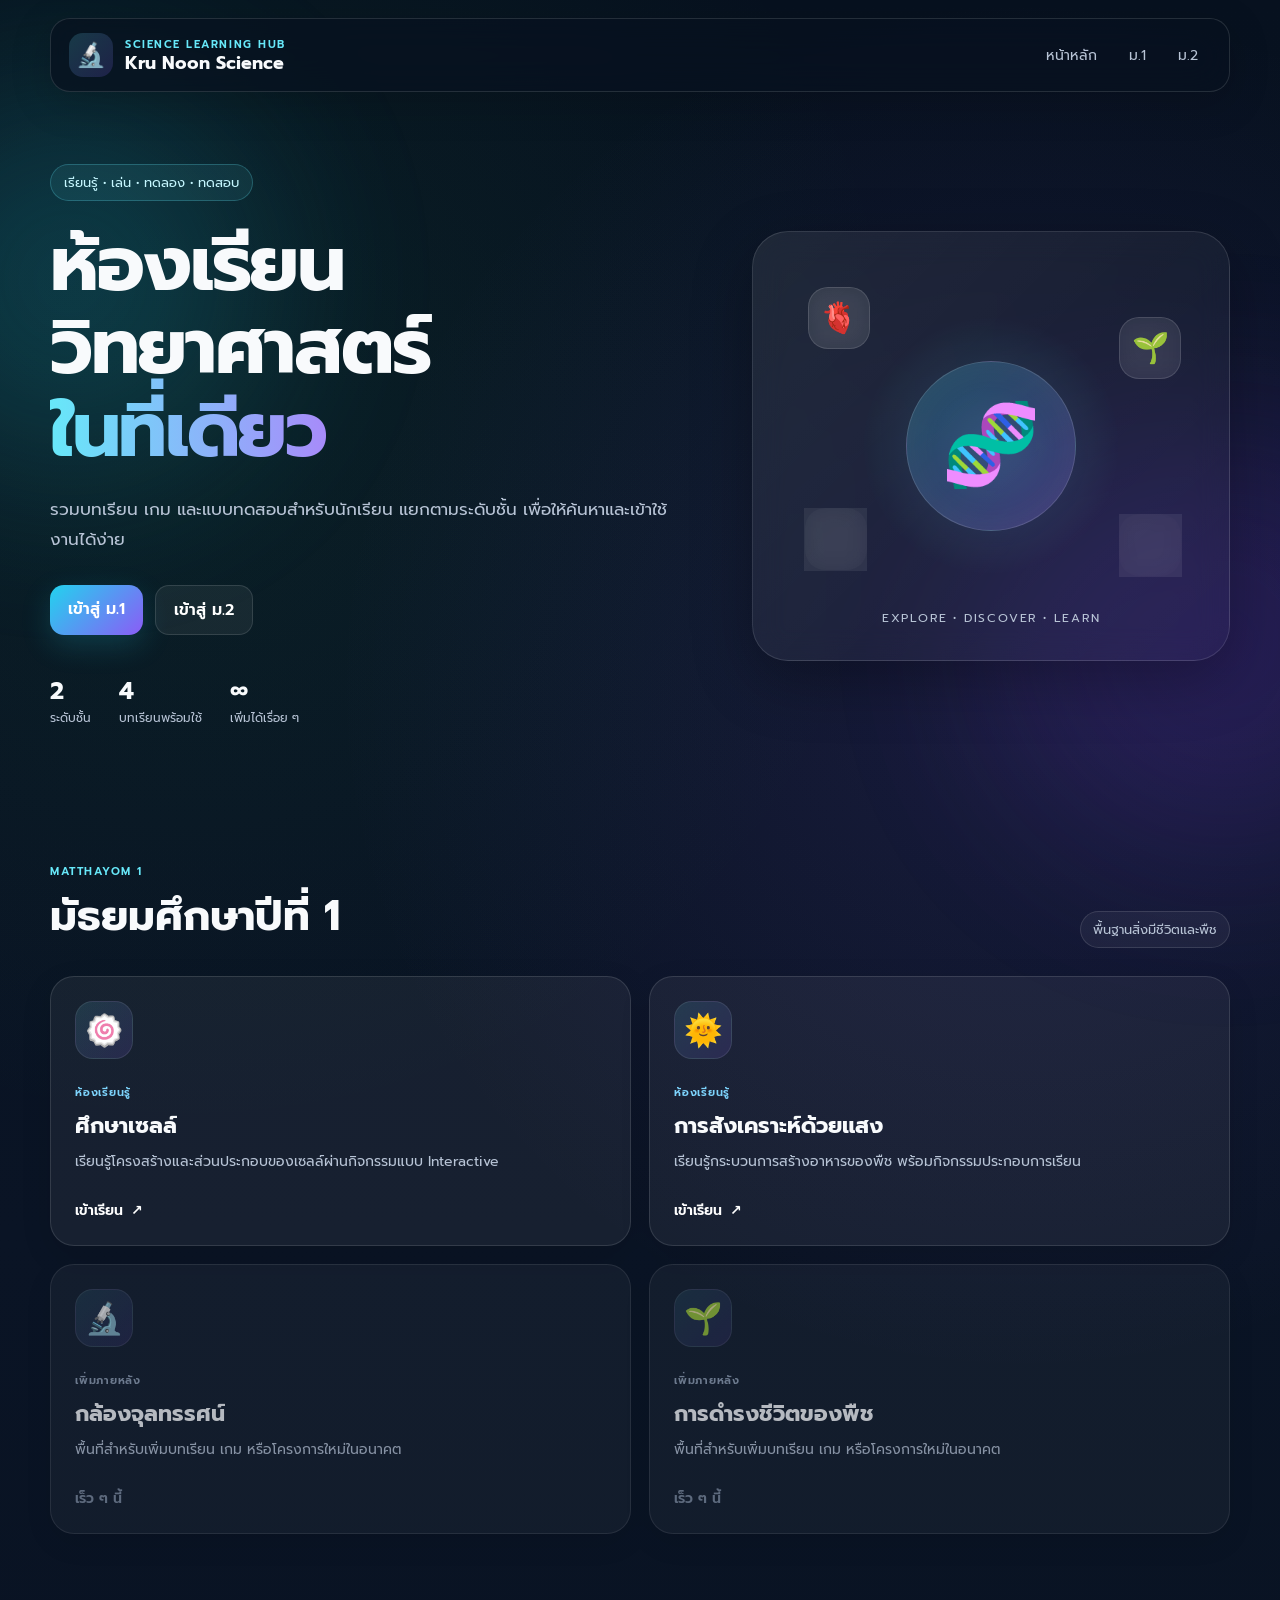
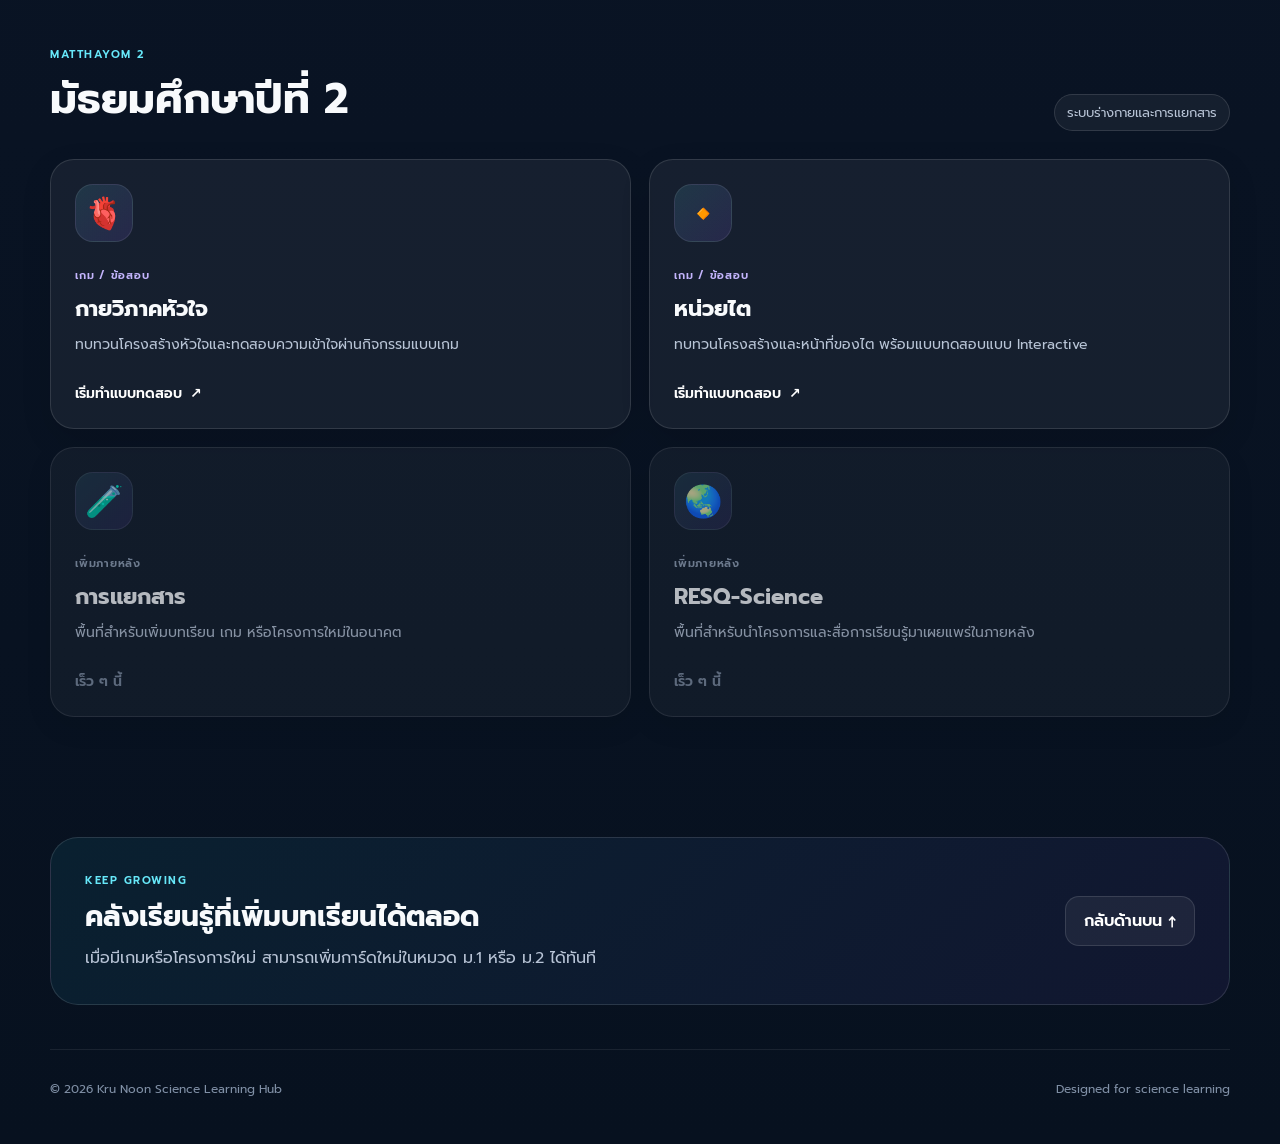
==== index.html @ 96dae4d3 "Add files via upload" ====
<!DOCTYPE html>
<html lang="th">
<head>
  <meta charset="UTF-8" />
  <meta name="viewport" content="width=device-width, initial-scale=1.0" />
  <meta name="theme-color" content="#0f172a" />
  <title>Kru Noon Science Learning Hub</title>
  <meta name="description" content="ศูนย์รวมบทเรียน เกม และแบบทดสอบวิทยาศาสตร์ สำหรับนักเรียนระดับมัธยมศึกษาปีที่ 1 และ 2" />
  <link rel="preconnect" href="https://fonts.googleapis.com">
  <link rel="preconnect" href="https://fonts.gstatic.com" crossorigin>
  <link href="https://fonts.googleapis.com/css2?family=Prompt:wght@300;400;500;600;700&display=swap" rel="stylesheet">
  <link rel="stylesheet" href="style.css" />
</head>
<body>
  <div class="bg-orb orb-1"></div>
  <div class="bg-orb orb-2"></div>

  <header class="topbar">
    <div class="brand">
      <div class="brand-icon">🔬</div>
      <div>
        <p class="eyebrow">SCIENCE LEARNING HUB</p>
        <h1>Kru Noon Science</h1>
      </div>
    </div>

    <nav class="nav">
      <a href="#home">หน้าหลัก</a>
      <a href="#m1">ม.1</a>
      <a href="#m2">ม.2</a>
    </nav>
  </header>

  <main id="home">
    <section class="hero">
      <div class="hero-content">
        <span class="badge">เรียนรู้ • เล่น • ทดลอง • ทดสอบ</span>
        <h2>ห้องเรียนวิทยาศาสตร์<br><span>ในที่เดียว</span></h2>
        <p>
          รวมบทเรียน เกม และแบบทดสอบสำหรับนักเรียน
          แยกตามระดับชั้น เพื่อให้ค้นหาและเข้าใช้งานได้ง่าย
        </p>

        <div class="hero-actions">
          <a class="btn primary" href="#m1">เข้าสู่ ม.1</a>
          <a class="btn secondary" href="#m2">เข้าสู่ ม.2</a>
        </div>

        <div class="stats">
          <div><strong>2</strong><span>ระดับชั้น</span></div>
          <div><strong>4</strong><span>บทเรียนพร้อมใช้</span></div>
          <div><strong>∞</strong><span>เพิ่มได้เรื่อย ๆ</span></div>
        </div>
      </div>

      <div class="hero-card">
        <div class="planet">🧬</div>
        <div class="floating f1">🫀</div>
        <div class="floating f2">🌱</div>
        <div class="floating f3">🔬</div>
        <div class="floating f4">🧪</div>
        <p>Explore • Discover • Learn</p>
      </div>
    </section>

    <section id="m1" class="grade-section">
      <div class="section-heading">
        <div>
          <p class="eyebrow">MATTHAYOM 1</p>
          <h3>มัธยมศึกษาปีที่ 1</h3>
        </div>
        <span class="section-tag">พื้นฐานสิ่งมีชีวิตและพืช</span>
      </div>

      <div class="card-grid">
        <article class="lesson-card">
          <div class="card-icon">🍥</div>
          <div class="card-body">
            <span class="type">ห้องเรียนรู้</span>
            <h4>ศึกษาเซลล์</h4>
            <p>เรียนรู้โครงสร้างและส่วนประกอบของเซลล์ผ่านกิจกรรมแบบ Interactive</p>
          </div>
          <a class="card-link" href="https://planooncell.netlify.app" target="_blank" rel="noopener">
            เข้าเรียน <span>↗</span>
          </a>
        </article>

        <article class="lesson-card">
          <div class="card-icon">🌞</div>
          <div class="card-body">
            <span class="type">ห้องเรียนรู้</span>
            <h4>การสังเคราะห์ด้วยแสง</h4>
            <p>เรียนรู้กระบวนการสร้างอาหารของพืช พร้อมกิจกรรมประกอบการเรียน</p>
          </div>
          <a class="card-link" href="https://planoonlight.netlify.app" target="_blank" rel="noopener">
            เข้าเรียน <span>↗</span>
          </a>
        </article>

        <article class="lesson-card placeholder">
          <div class="card-icon">🔬</div>
          <div class="card-body">
            <span class="type muted">เพิ่มภายหลัง</span>
            <h4>กล้องจุลทรรศน์</h4>
            <p>พื้นที่สำหรับเพิ่มบทเรียน เกม หรือโครงการใหม่ในอนาคต</p>
          </div>
          <button class="card-link disabled" disabled>เร็ว ๆ นี้</button>
        </article>

        <article class="lesson-card placeholder">
          <div class="card-icon">🌱</div>
          <div class="card-body">
            <span class="type muted">เพิ่มภายหลัง</span>
            <h4>การดำรงชีวิตของพืช</h4>
            <p>พื้นที่สำหรับเพิ่มบทเรียน เกม หรือโครงการใหม่ในอนาคต</p>
          </div>
          <button class="card-link disabled" disabled>เร็ว ๆ นี้</button>
        </article>
      </div>
    </section>

    <section id="m2" class="grade-section">
      <div class="section-heading">
        <div>
          <p class="eyebrow">MATTHAYOM 2</p>
          <h3>มัธยมศึกษาปีที่ 2</h3>
        </div>
        <span class="section-tag">ระบบร่างกายและการแยกสาร</span>
      </div>

      <div class="card-grid">
        <article class="lesson-card">
          <div class="card-icon">🫀</div>
          <div class="card-body">
            <span class="type quiz">เกม / ข้อสอบ</span>
            <h4>กายวิภาคหัวใจ</h4>
            <p>ทบทวนโครงสร้างหัวใจและทดสอบความเข้าใจผ่านกิจกรรมแบบเกม</p>
          </div>
          <a class="card-link" href="https://planoon.my.canva.site/heart-anatomy-guide" target="_blank" rel="noopener">
            เริ่มทำแบบทดสอบ <span>↗</span>
          </a>
        </article>

        <article class="lesson-card">
          <div class="card-icon">🔸</div>
          <div class="card-body">
            <span class="type quiz">เกม / ข้อสอบ</span>
            <h4>หน่วยไต</h4>
            <p>ทบทวนโครงสร้างและหน้าที่ของไต พร้อมแบบทดสอบแบบ Interactive</p>
          </div>
          <a class="card-link" href="https://planoon.my.canva.site/kidney-anatomy-quiz" target="_blank" rel="noopener">
            เริ่มทำแบบทดสอบ <span>↗</span>
          </a>
        </article>

        <article class="lesson-card placeholder">
          <div class="card-icon">🧪</div>
          <div class="card-body">
            <span class="type muted">เพิ่มภายหลัง</span>
            <h4>การแยกสาร</h4>
            <p>พื้นที่สำหรับเพิ่มบทเรียน เกม หรือโครงการใหม่ในอนาคต</p>
          </div>
          <button class="card-link disabled" disabled>เร็ว ๆ นี้</button>
        </article>

        <article class="lesson-card placeholder">
          <div class="card-icon">🌏</div>
          <div class="card-body">
            <span class="type muted">เพิ่มภายหลัง</span>
            <h4>RESQ-Science</h4>
            <p>พื้นที่สำหรับนำโครงการและสื่อการเรียนรู้มาเผยแพร่ในภายหลัง</p>
          </div>
          <button class="card-link disabled" disabled>เร็ว ๆ นี้</button>
        </article>
      </div>
    </section>

    <section class="cta">
      <div>
        <p class="eyebrow">KEEP GROWING</p>
        <h3>คลังเรียนรู้ที่เพิ่มบทเรียนได้ตลอด</h3>
        <p>เมื่อมีเกมหรือโครงการใหม่ สามารถเพิ่มการ์ดใหม่ในหมวด ม.1 หรือ ม.2 ได้ทันที</p>
      </div>
      <a href="#home" class="btn secondary">กลับด้านบน ↑</a>
    </section>
  </main>

  <footer>
    <p>© 2026 Kru Noon Science Learning Hub</p>
    <p>Designed for science learning</p>
  </footer>

  <script src="script.js"></script>
</body>
</html>
---- style.css ----
* {
  box-sizing: border-box;
  margin: 0;
  padding: 0;
}

:root {
  --bg: #07111f;
  --panel: rgba(255,255,255,.07);
  --panel-border: rgba(255,255,255,.12);
  --text: #f8fafc;
  --muted: #b8c4d6;
  --accent: #67e8f9;
  --accent-2: #8b5cf6;
  --accent-3: #22c55e;
  --shadow: 0 20px 60px rgba(0,0,0,.28);
}

html {
  scroll-behavior: smooth;
}

body {
  font-family: "Prompt", system-ui, sans-serif;
  background:
    radial-gradient(circle at 15% 15%, rgba(34,197,94,.08), transparent 28%),
    radial-gradient(circle at 80% 25%, rgba(139,92,246,.12), transparent 30%),
    linear-gradient(180deg, #07111f 0%, #0a1425 45%, #07111f 100%);
  color: var(--text);
  min-height: 100vh;
  overflow-x: hidden;
}

.bg-orb {
  position: fixed;
  border-radius: 50%;
  filter: blur(100px);
  opacity: .18;
  z-index: -1;
}

.orb-1 {
  width: 380px;
  height: 380px;
  background: #22d3ee;
  top: 10%;
  left: -120px;
}

.orb-2 {
  width: 430px;
  height: 430px;
  background: #7c3aed;
  bottom: 5%;
  right: -160px;
}

.topbar {
  width: min(1180px, calc(100% - 32px));
  margin: 18px auto 0;
  display: flex;
  justify-content: space-between;
  align-items: center;
  gap: 24px;
  position: sticky;
  top: 16px;
  z-index: 50;
  background: rgba(7,17,31,.72);
  border: 1px solid var(--panel-border);
  backdrop-filter: blur(18px);
  border-radius: 20px;
  padding: 14px 18px;
  box-shadow: 0 10px 40px rgba(0,0,0,.18);
}

.brand {
  display: flex;
  gap: 12px;
  align-items: center;
}

.brand-icon {
  width: 44px;
  height: 44px;
  display: grid;
  place-items: center;
  border-radius: 14px;
  background: linear-gradient(135deg, rgba(103,232,249,.18), rgba(139,92,246,.18));
  font-size: 24px;
}

.brand h1 {
  font-size: 18px;
  line-height: 1.2;
}

.eyebrow {
  color: var(--accent);
  font-size: 11px;
  letter-spacing: .14em;
  font-weight: 600;
}

.nav {
  display: flex;
  gap: 6px;
}

.nav a {
  color: var(--muted);
  text-decoration: none;
  padding: 9px 13px;
  border-radius: 12px;
  transition: .2s ease;
  font-size: 14px;
}

.nav a:hover {
  color: white;
  background: rgba(255,255,255,.08);
}

main {
  width: min(1180px, calc(100% - 32px));
  margin: 0 auto;
}

.hero {
  min-height: 680px;
  display: grid;
  grid-template-columns: 1.15fr .85fr;
  align-items: center;
  gap: 56px;
  padding: 72px 0 48px;
}

.badge {
  display: inline-flex;
  border: 1px solid rgba(103,232,249,.24);
  background: rgba(103,232,249,.08);
  color: #c6f7ff;
  border-radius: 999px;
  padding: 8px 13px;
  font-size: 13px;
  margin-bottom: 22px;
}

.hero h2 {
  font-size: clamp(44px, 6vw, 78px);
  line-height: 1.08;
  letter-spacing: -.03em;
  margin-bottom: 22px;
}

.hero h2 span {
  background: linear-gradient(90deg, #67e8f9, #a78bfa);
  -webkit-background-clip: text;
  background-clip: text;
  color: transparent;
}

.hero p {
  color: var(--muted);
  font-size: 17px;
  line-height: 1.8;
  max-width: 640px;
}

.hero-actions {
  display: flex;
  gap: 12px;
  margin-top: 30px;
  flex-wrap: wrap;
}

.btn {
  text-decoration: none;
  border-radius: 14px;
  padding: 12px 18px;
  font-weight: 600;
  transition: .2s ease;
}

.btn.primary {
  background: linear-gradient(135deg, #22d3ee, #8b5cf6);
  color: white;
  box-shadow: 0 10px 30px rgba(34,211,238,.18);
}

.btn.secondary {
  color: white;
  border: 1px solid var(--panel-border);
  background: rgba(255,255,255,.06);
}

.btn:hover {
  transform: translateY(-2px);
}

.stats {
  display: flex;
  gap: 28px;
  margin-top: 38px;
  flex-wrap: wrap;
}

.stats div {
  display: flex;
  flex-direction: column;
}

.stats strong {
  font-size: 24px;
}

.stats span {
  color: var(--muted);
  font-size: 12px;
}

.hero-card {
  min-height: 430px;
  border: 1px solid var(--panel-border);
  background:
    linear-gradient(135deg, rgba(255,255,255,.08), rgba(255,255,255,.02));
  backdrop-filter: blur(16px);
  border-radius: 36px;
  position: relative;
  display: grid;
  place-items: center;
  box-shadow: var(--shadow);
  overflow: hidden;
}

.hero-card::before {
  content: "";
  position: absolute;
  width: 280px;
  height: 280px;
  border-radius: 50%;
  background: radial-gradient(circle, rgba(103,232,249,.16), transparent 65%);
}

.planet {
  width: 170px;
  height: 170px;
  display: grid;
  place-items: center;
  border-radius: 50%;
  background: linear-gradient(135deg, rgba(34,211,238,.18), rgba(139,92,246,.22));
  border: 1px solid rgba(255,255,255,.16);
  font-size: 80px;
  box-shadow: inset 0 0 40px rgba(255,255,255,.06);
  z-index: 2;
}

.hero-card p {
  position: absolute;
  bottom: 30px;
  font-size: 12px;
  letter-spacing: .15em;
  text-transform: uppercase;
}

.floating {
  position: absolute;
  width: 62px;
  height: 62px;
  display: grid;
  place-items: center;
  border-radius: 20px;
  background: rgba(255,255,255,.08);
  border: 1px solid rgba(255,255,255,.12);
  font-size: 30px;
  backdrop-filter: blur(12px);
  animation: float 5s ease-in-out infinite;
}

.f1 { top: 55px; left: 55px; }
.f2 { top: 85px; right: 48px; animation-delay: .6s; }
.f3 { bottom: 90px; left: 52px; animation-delay: 1.2s; }
.f4 { bottom: 84px; right: 48px; animation-delay: 1.8s; }

@keyframes float {
  0%,100% { transform: translateY(0); }
  50% { transform: translateY(-10px); }
}

.grade-section {
  padding: 88px 0 24px;
  scroll-margin-top: 110px;
}

.section-heading {
  display: flex;
  justify-content: space-between;
  align-items: end;
  gap: 24px;
  margin-bottom: 28px;
}

.section-heading h3 {
  font-size: clamp(28px, 4vw, 42px);
  margin-top: 4px;
}

.section-tag {
  color: var(--muted);
  font-size: 13px;
  border: 1px solid var(--panel-border);
  background: rgba(255,255,255,.05);
  padding: 8px 12px;
  border-radius: 999px;
}

.card-grid {
  display: grid;
  grid-template-columns: repeat(2, 1fr);
  gap: 18px;
}

.lesson-card {
  min-height: 270px;
  padding: 24px;
  border: 1px solid var(--panel-border);
  background: rgba(255,255,255,.055);
  border-radius: 24px;
  display: flex;
  flex-direction: column;
  box-shadow: 0 10px 30px rgba(0,0,0,.12);
  transition: .25s ease;
}

.lesson-card:hover {
  transform: translateY(-5px);
  border-color: rgba(103,232,249,.34);
  background: rgba(255,255,255,.075);
}

.lesson-card.placeholder {
  opacity: .72;
}

.card-icon {
  width: 58px;
  height: 58px;
  display: grid;
  place-items: center;
  border-radius: 18px;
  font-size: 31px;
  background: linear-gradient(135deg, rgba(103,232,249,.12), rgba(139,92,246,.14));
  border: 1px solid rgba(255,255,255,.09);
  margin-bottom: 20px;
}

.card-body {
  flex: 1;
}

.type {
  display: inline-flex;
  color: #7dd3fc;
  font-size: 11px;
  font-weight: 600;
  letter-spacing: .07em;
  margin-bottom: 8px;
}

.type.quiz { color: #c4b5fd; }
.type.muted { color: #94a3b8; }

.card-body h4 {
  font-size: 22px;
  margin-bottom: 8px;
}

.card-body p {
  color: var(--muted);
  font-size: 14px;
  line-height: 1.7;
}

.card-link {
  margin-top: 20px;
  display: inline-flex;
  width: fit-content;
  align-items: center;
  gap: 8px;
  text-decoration: none;
  color: white;
  font-weight: 600;
  font-family: inherit;
  font-size: 14px;
  background: transparent;
  border: none;
  cursor: pointer;
}

.card-link span {
  transition: .2s ease;
}

.lesson-card:hover .card-link span {
  transform: translate(3px, -2px);
}

.card-link.disabled {
  color: #7f8da1;
  cursor: default;
}

.cta {
  margin: 96px 0 44px;
  border: 1px solid var(--panel-border);
  background:
    linear-gradient(135deg, rgba(34,211,238,.08), rgba(139,92,246,.08));
  border-radius: 28px;
  padding: 34px;
  display: flex;
  justify-content: space-between;
  align-items: center;
  gap: 28px;
}

.cta h3 {
  font-size: 28px;
  margin: 6px 0 8px;
}

.cta p:not(.eyebrow) {
  color: var(--muted);
}

footer {
  width: min(1180px, calc(100% - 32px));
  margin: 0 auto;
  padding: 30px 0 46px;
  color: #8090a6;
  display: flex;
  justify-content: space-between;
  gap: 16px;
  font-size: 12px;
  border-top: 1px solid rgba(255,255,255,.08);
}

@media (max-width: 820px) {
  .topbar {
    top: 8px;
    border-radius: 16px;
  }

  .nav {
    display: none;
  }

  .hero {
    grid-template-columns: 1fr;
    gap: 30px;
    padding-top: 54px;
  }

  .hero-card {
    min-height: 340px;
  }

  .card-grid {
    grid-template-columns: 1fr;
  }

  .section-heading,
  .cta,
  footer {
    align-items: flex-start;
    flex-direction: column;
  }
}

@media (max-width: 520px) {
  .topbar,
  main,
  footer {
    width: min(100% - 20px, 1180px);
  }

  .brand h1 {
    font-size: 15px;
  }

  .hero h2 {
    font-size: 42px;
  }

  .stats {
    gap: 18px;
  }

  .lesson-card {
    padding: 20px;
  }

  .section-tag {
    display: none;
  }
}
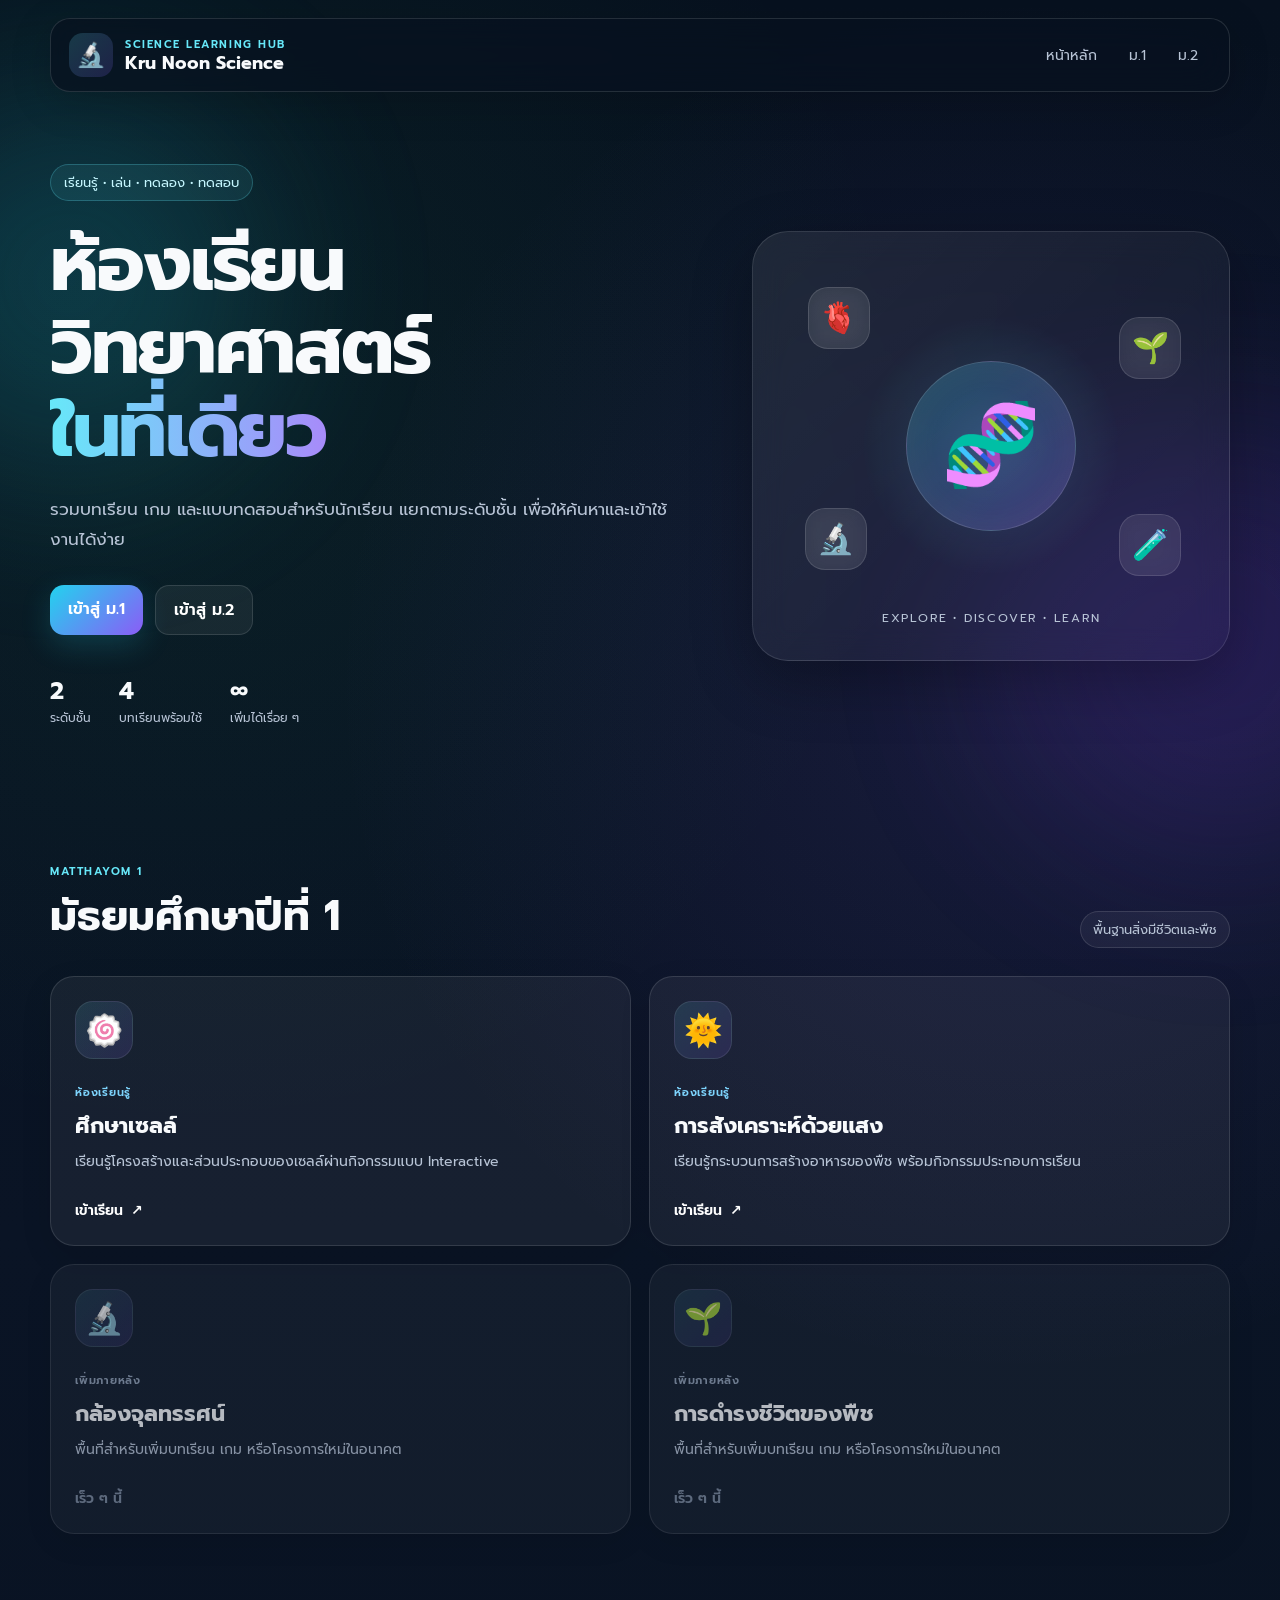
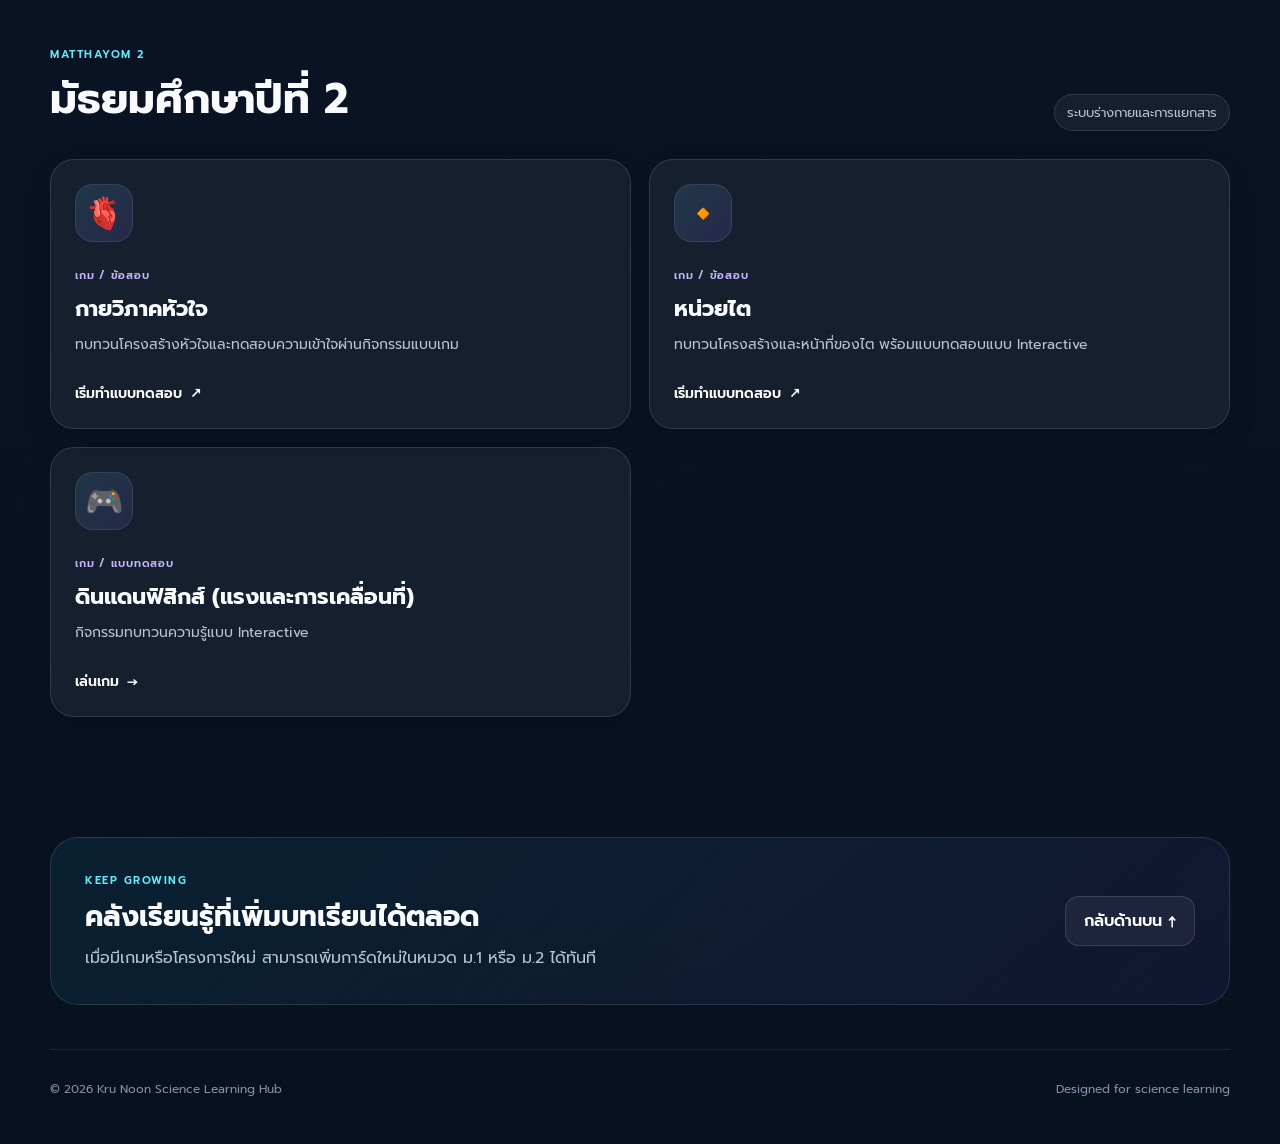
==== commit b4e32bb2: "Update index.html" ====
--- a/index.html
+++ b/index.html
@@ -153,25 +153,23 @@
           </a>
         </article>
 
-        <article class="lesson-card placeholder">
-          <div class="card-icon">🧪</div>
-          <div class="card-body">
-            <span class="type muted">เพิ่มภายหลัง</span>
-            <h4>การแยกสาร</h4>
-            <p>พื้นที่สำหรับเพิ่มบทเรียน เกม หรือโครงการใหม่ในอนาคต</p>
-          </div>
-          <button class="card-link disabled" disabled>เร็ว ๆ นี้</button>
-        </article>
+<article class="lesson-card">
+  <div class="card-icon">🎮</div>
 
-        <article class="lesson-card placeholder">
-          <div class="card-icon">🌏</div>
-          <div class="card-body">
-            <span class="type muted">เพิ่มภายหลัง</span>
-            <h4>RESQ-Science</h4>
-            <p>พื้นที่สำหรับนำโครงการและสื่อการเรียนรู้มาเผยแพร่ในภายหลัง</p>
-          </div>
-          <button class="card-link disabled" disabled>เร็ว ๆ นี้</button>
-        </article>
+  <div class="card-body">
+    <span class="type quiz">เกม / แบบทดสอบ</span>
+
+    <h4>ดินแดนฟิสิกส์ (แรงและการเคลื่อนที่)</h4>
+
+    <p>กิจกรรมทบทวนความรู้แบบ Interactive</p>
+  </div>
+
+  <a class="card-link"
+     href="2 (1).html">
+
+    เล่นเกม <span>→</span>
+  </a>
+</article>
       </div>
     </section>
 
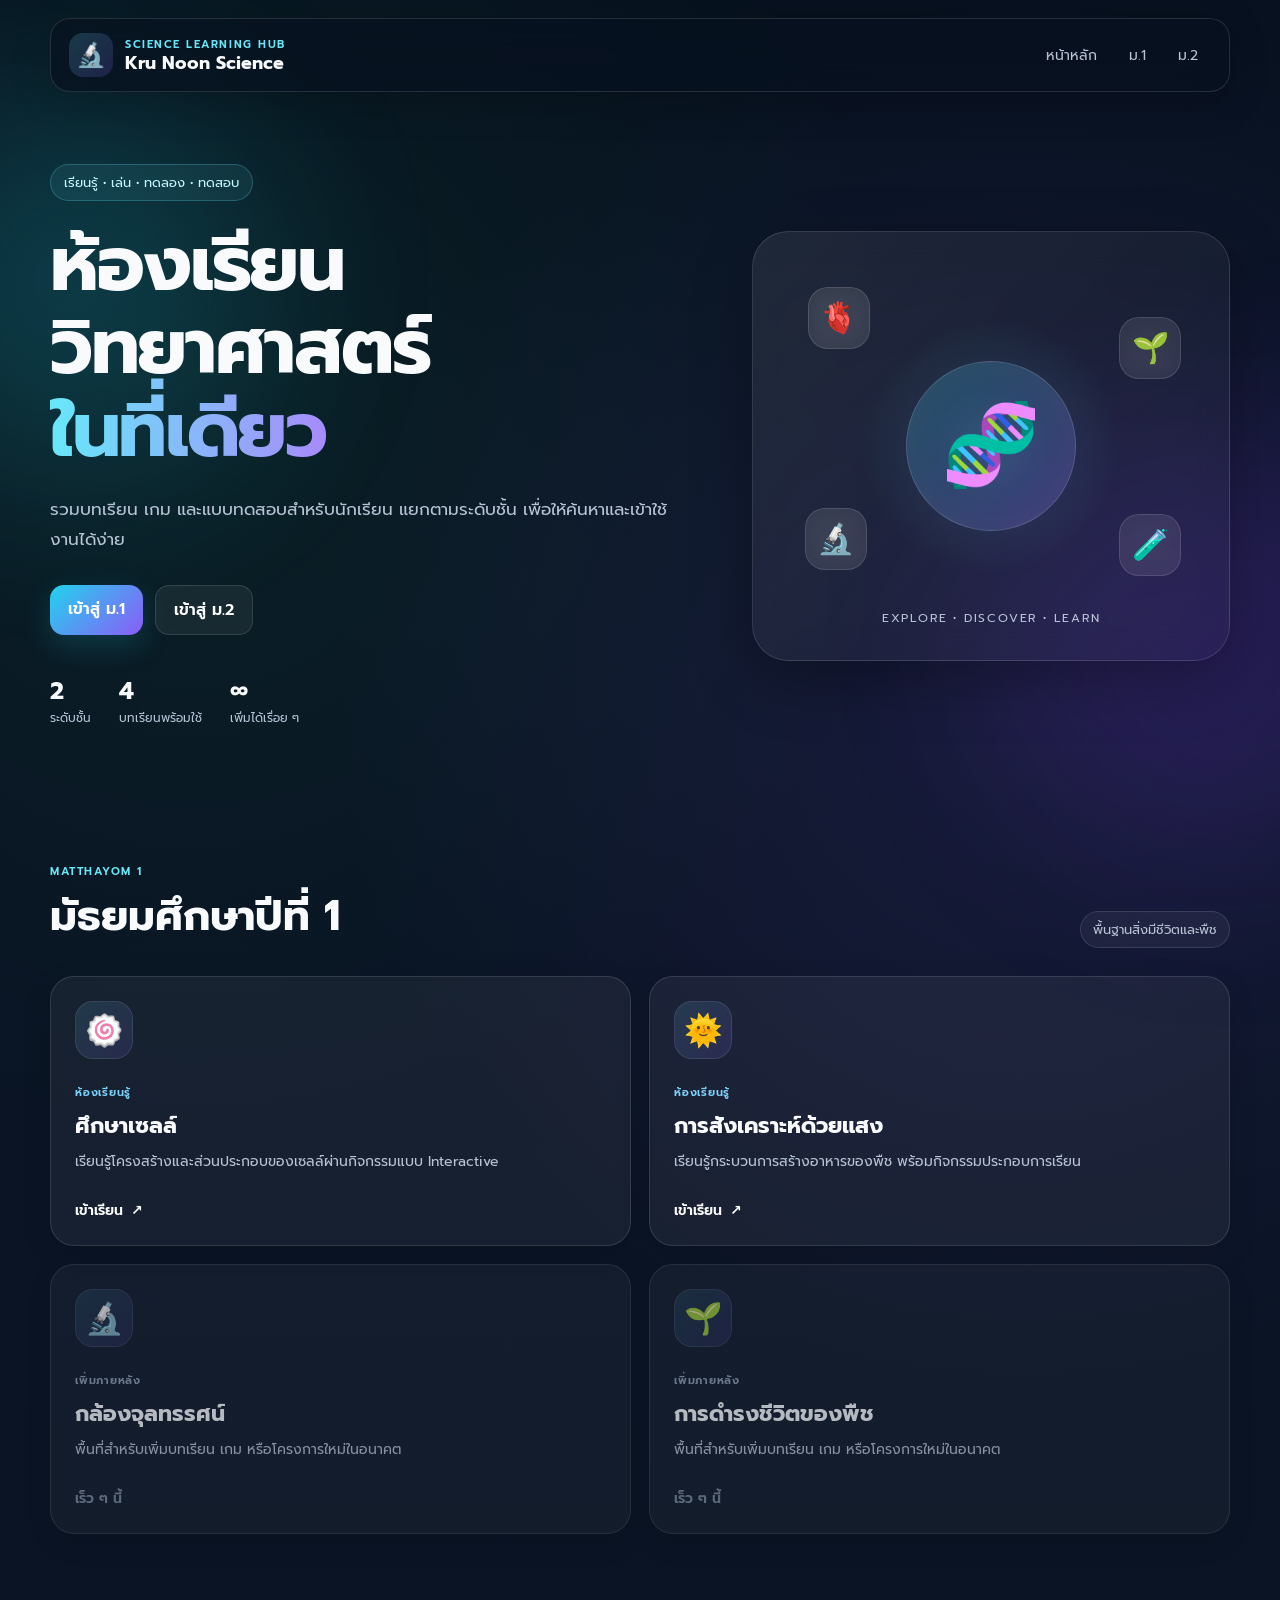
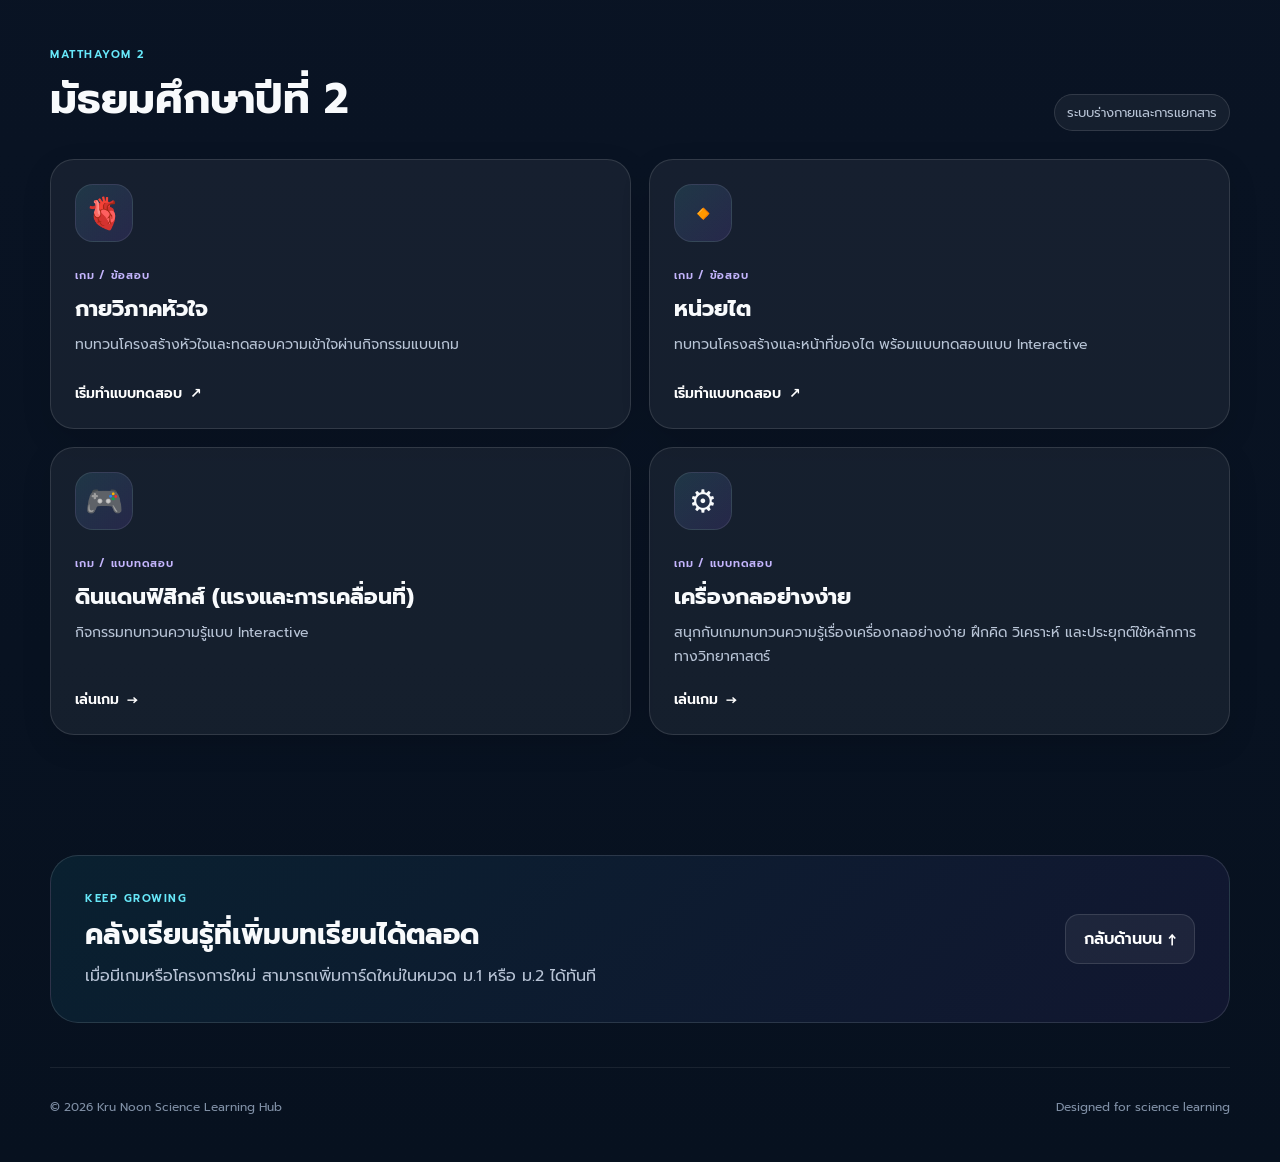
==== commit e9814aeb: "Update index.html" ====
--- a/index.html
+++ b/index.html
@@ -155,21 +155,33 @@
 
 <article class="lesson-card">
   <div class="card-icon">🎮</div>
-
   <div class="card-body">
     <span class="type quiz">เกม / แบบทดสอบ</span>
-
     <h4>ดินแดนฟิสิกส์ (แรงและการเคลื่อนที่)</h4>
-
     <p>กิจกรรมทบทวนความรู้แบบ Interactive</p>
   </div>
-
   <a class="card-link"
      href="2 (1).html">
-
     เล่นเกม <span>→</span>
   </a>
 </article>
+
+        <article class="lesson-card">
+  <div class="card-icon">⚙️</div>
+  <div class="card-body">
+    <span class="type quiz">เกม / แบบทดสอบ</span>
+    <h4>เครื่องกลอย่างง่าย</h4>
+    <p>
+      สนุกกับเกมทบทวนความรู้เรื่องเครื่องกลอย่างง่าย
+      ฝึกคิด วิเคราะห์ และประยุกต์ใช้หลักการทางวิทยาศาสตร์
+    </p>
+  </div>
+  <a class="card-link"
+     href="simplemachinesgame.html">
+    เล่นเกม <span>→</span>
+  </a>
+</article>
+        
       </div>
     </section>
 
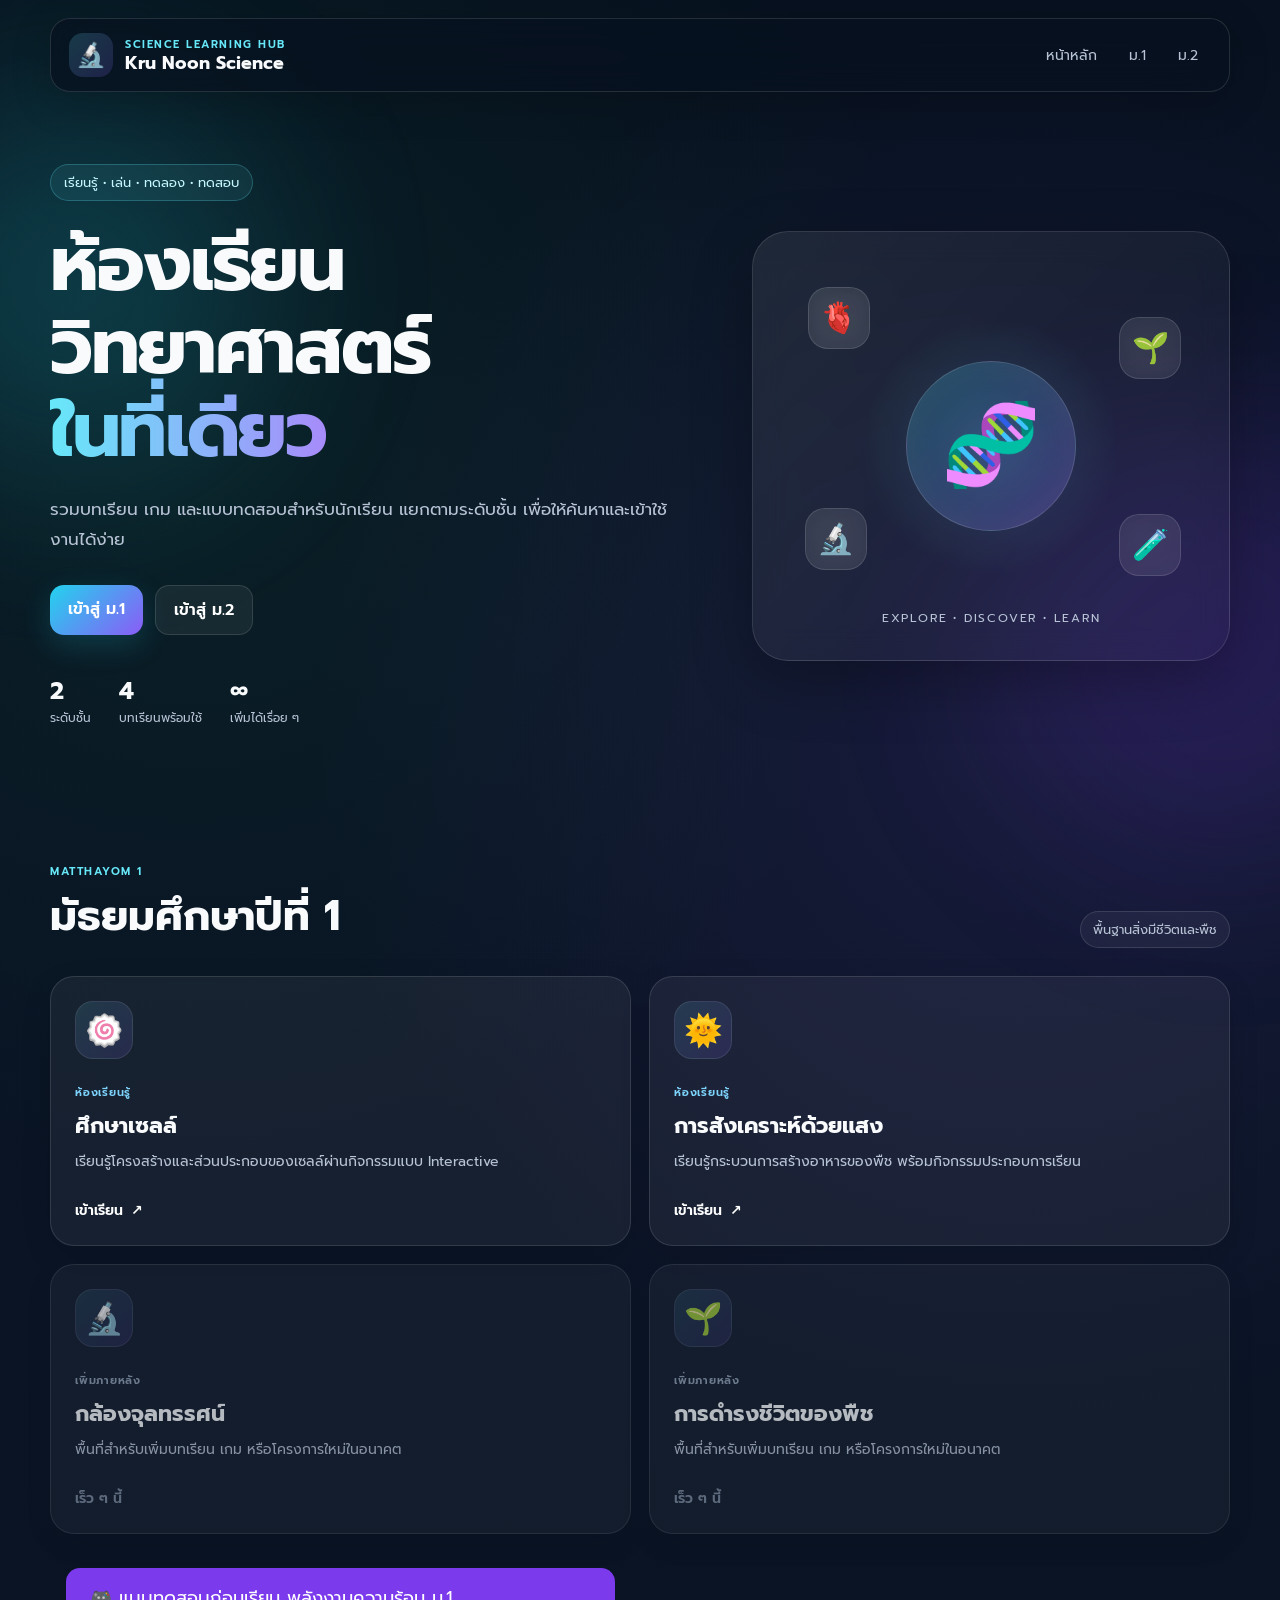
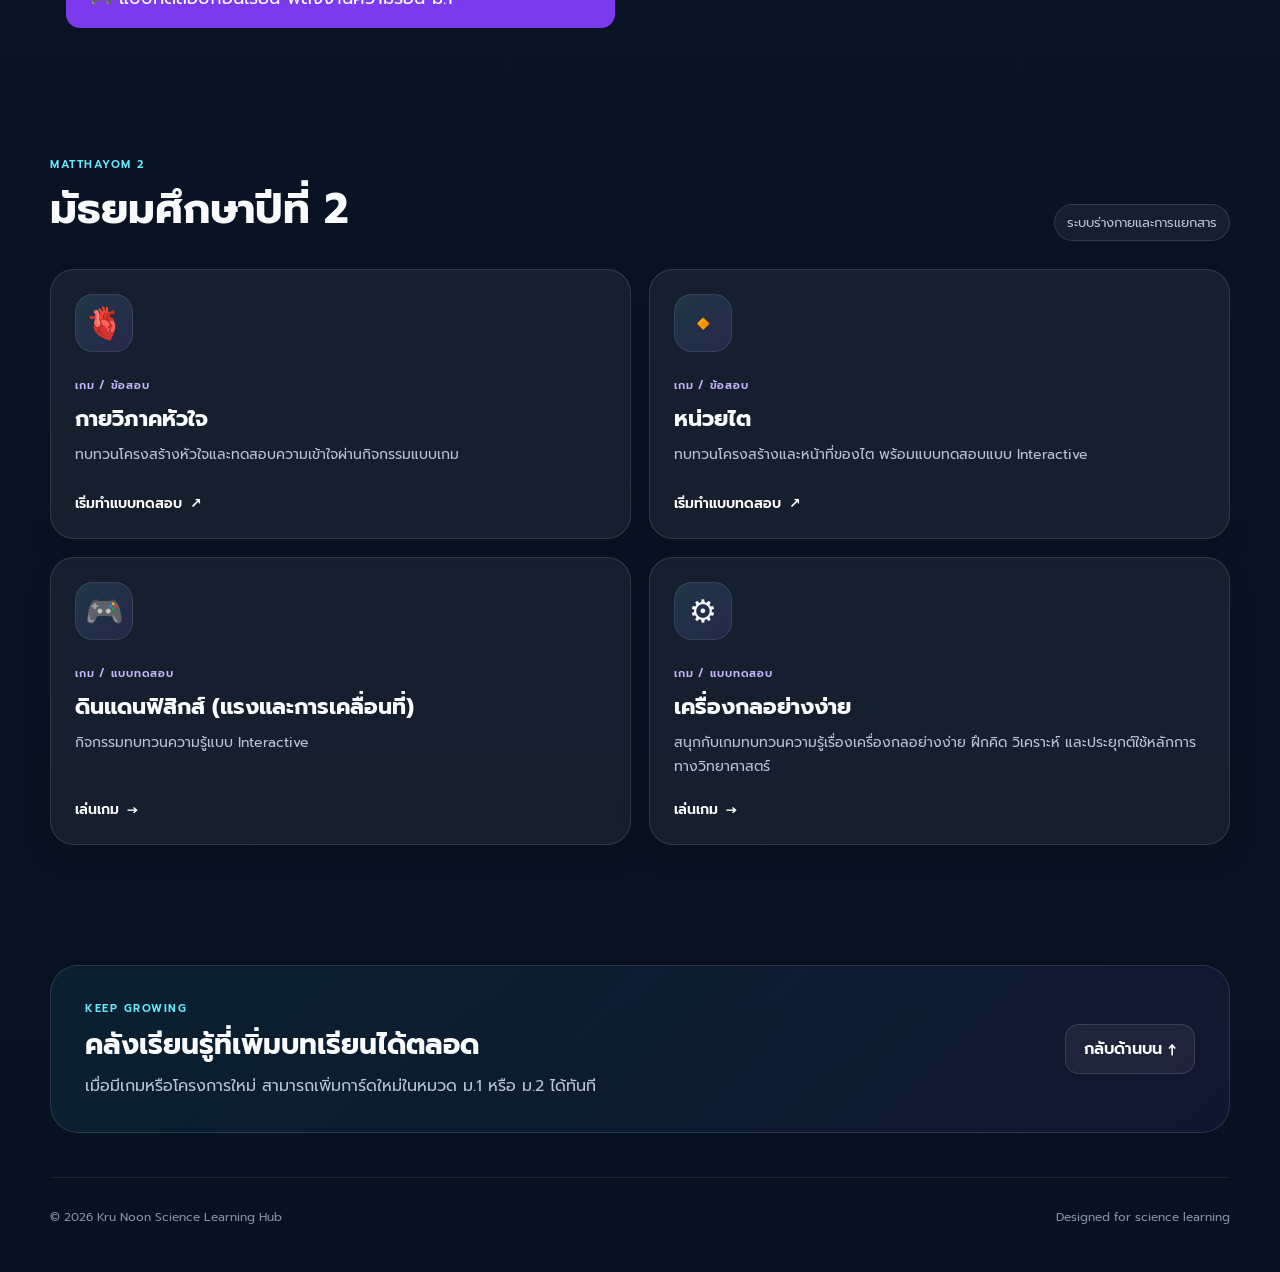
==== commit b88e8d90: "Update index.html" ====
--- a/index.html
+++ b/index.html
@@ -116,6 +116,15 @@
           </div>
           <button class="card-link disabled" disabled>เร็ว ๆ นี้</button>
         </article>
+
+        <a href="https://kruplanoonheatpretest.netlify.app/"
+   target="_blank"
+   rel="noopener noreferrer"
+   style="display:inline-block; margin:16px; padding:16px 24px;
+          background:#7c3aed; color:white; border-radius:14px;
+          text-decoration:none; font-size:18px;">
+  🎮 แบบทดสอบก่อนเรียน พลังงานความร้อน ม.1
+</a>    
       </div>
     </section>
 
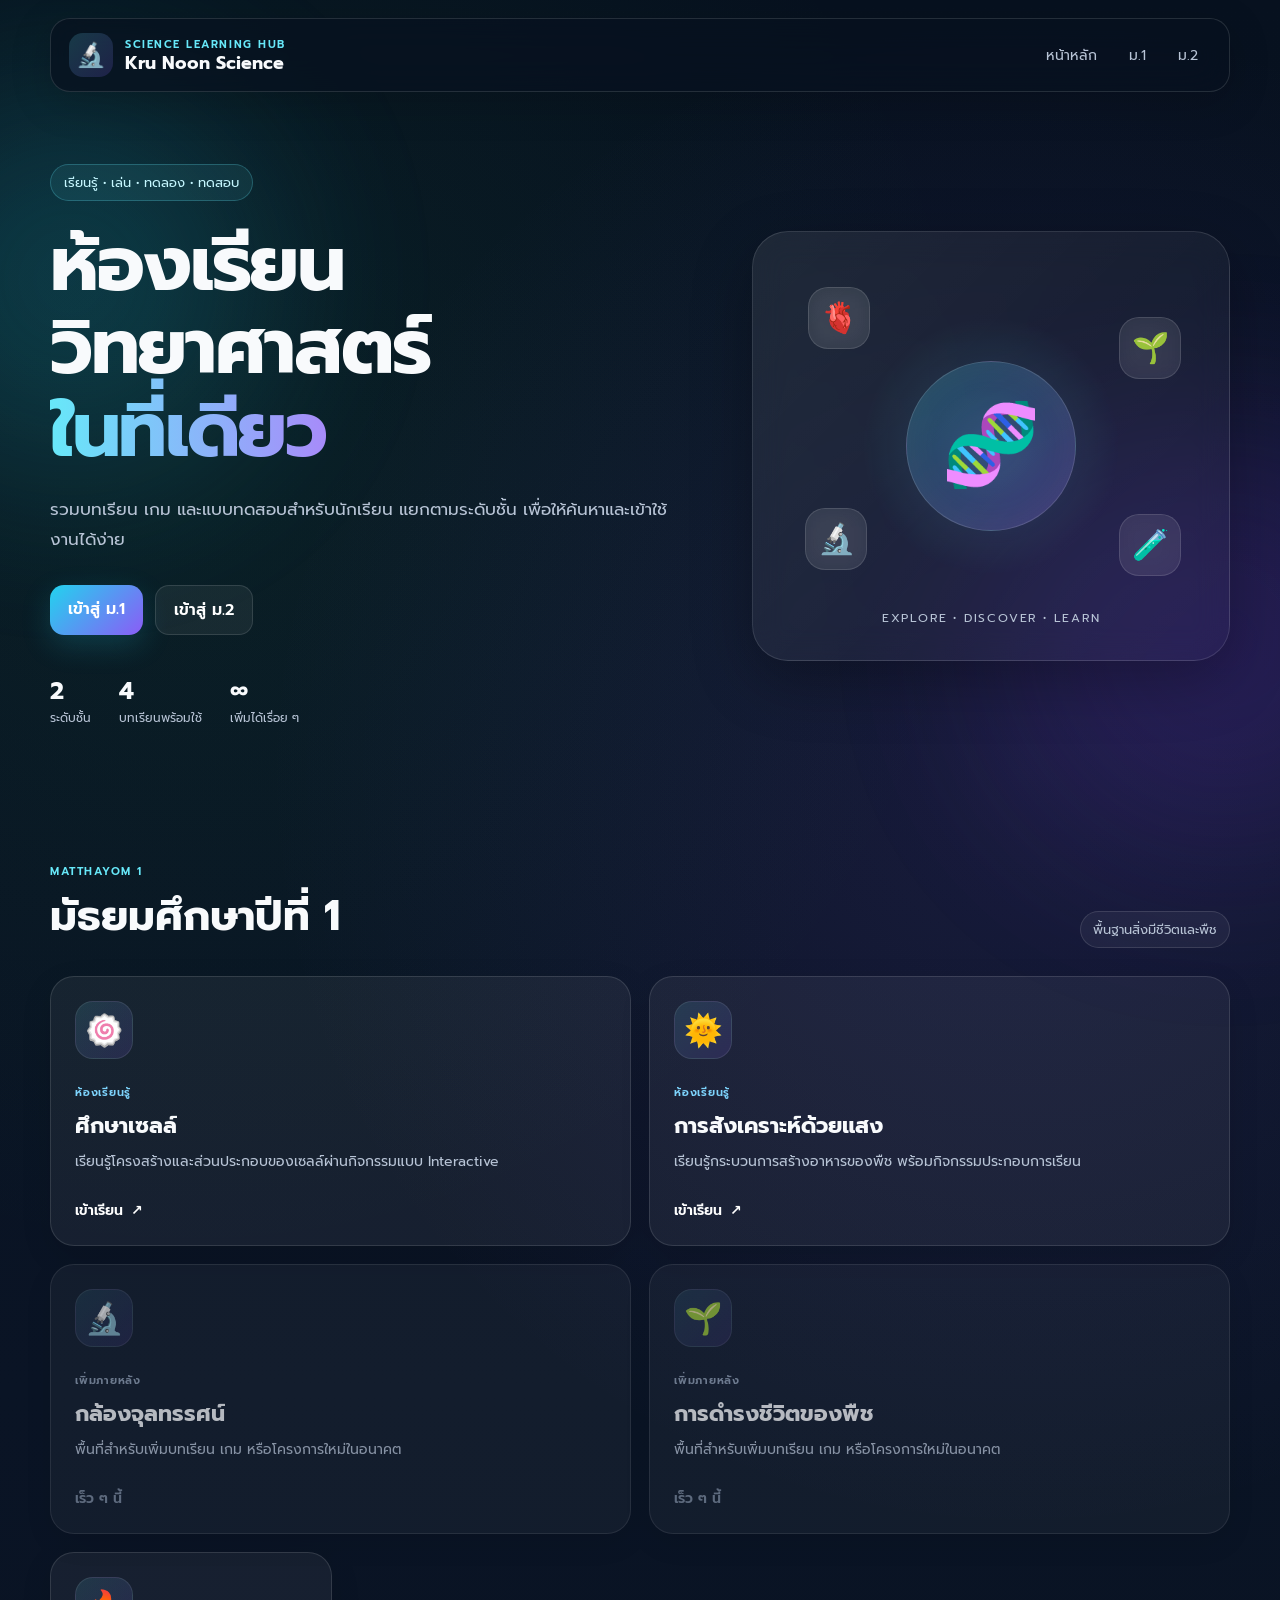
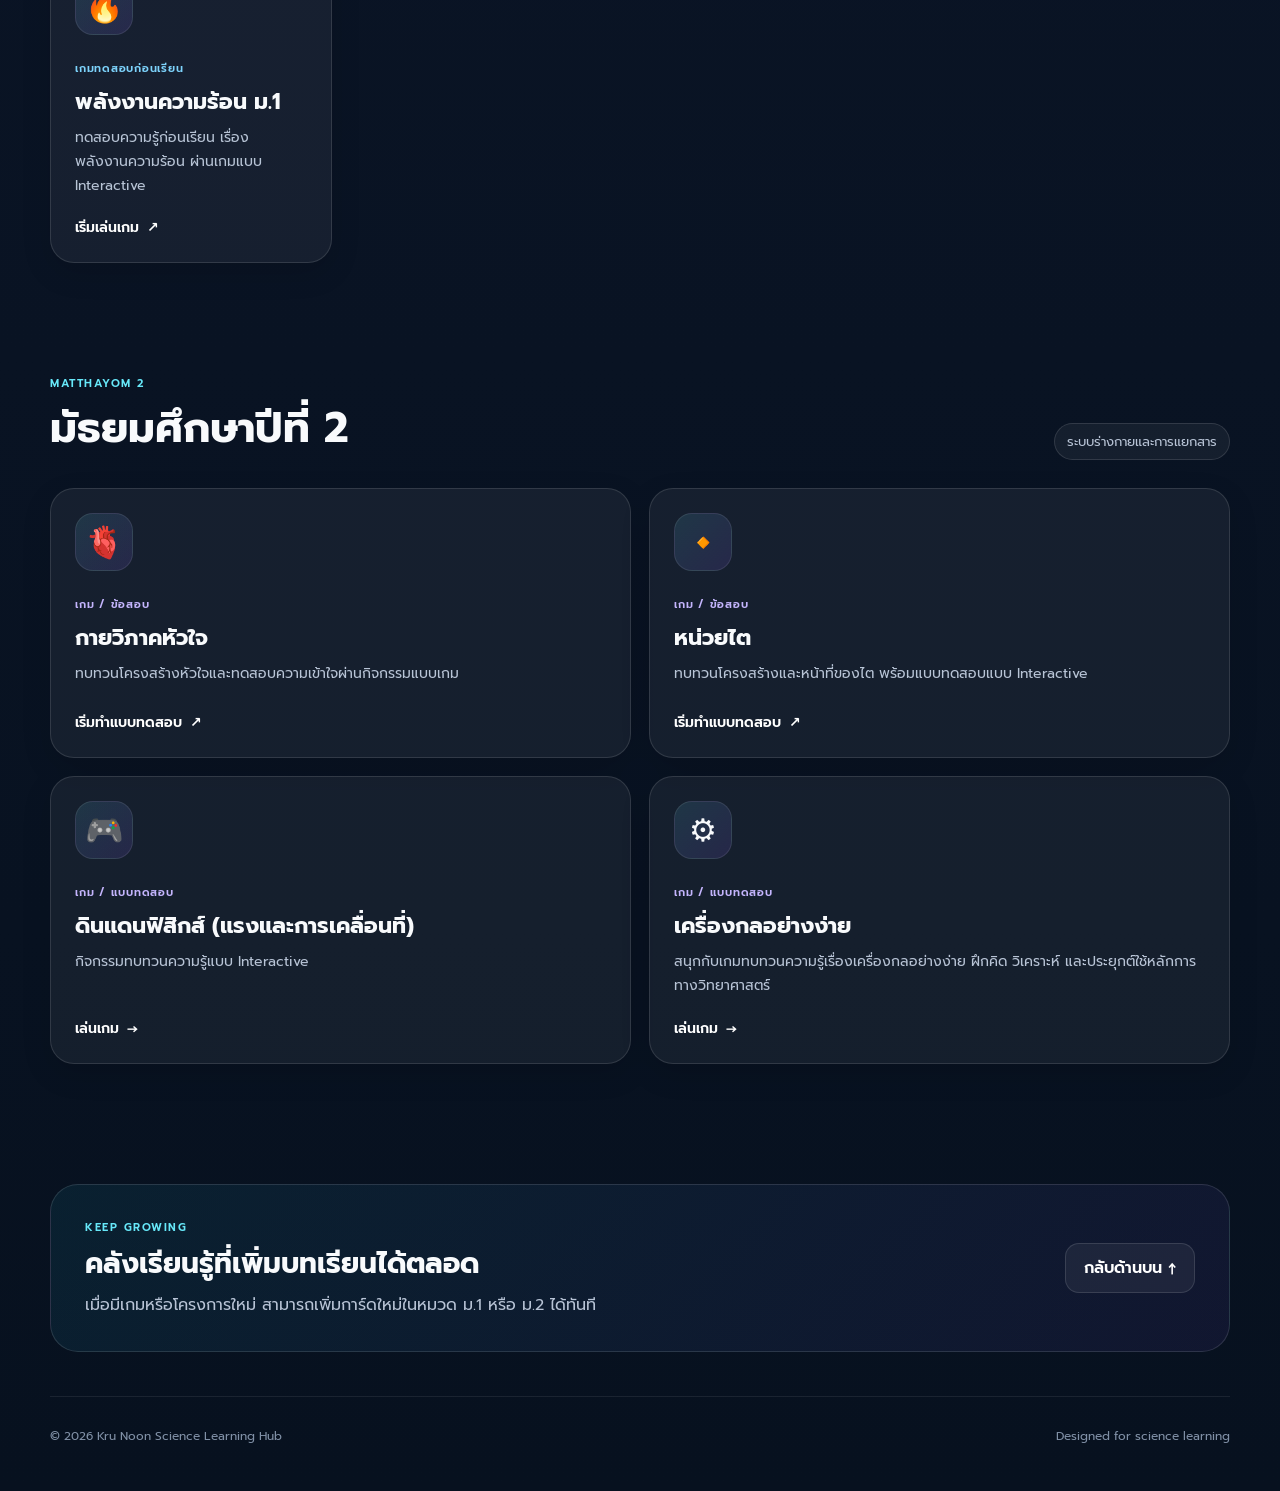
==== commit ec4b1d49: "Update index.html" ====
--- a/index.html
+++ b/index.html
@@ -117,14 +117,21 @@
           <button class="card-link disabled" disabled>เร็ว ๆ นี้</button>
         </article>
 
-        <a href="https://kruplanoonheatpretest.netlify.app/"
-   target="_blank"
-   rel="noopener noreferrer"
-   style="display:inline-block; margin:16px; padding:16px 24px;
-          background:#7c3aed; color:white; border-radius:14px;
-          text-decoration:none; font-size:18px;">
-  🎮 แบบทดสอบก่อนเรียน พลังงานความร้อน ม.1
-</a>    
+<div class="card-grid">
+  <article class="lesson-card">
+    <div class="card-icon">🔥</div>
+    <div class="card-body">
+      <span class="type">เกมทดสอบก่อนเรียน</span>
+      <h4>พลังงานความร้อน ม.1</h4>
+      <p>ทดสอบความรู้ก่อนเรียน เรื่อง พลังงานความร้อน ผ่านเกมแบบ Interactive</p>
+    </div>
+    <a class="card-link"
+       href="https://kruplanoonheatpretest.netlify.app/"
+       target="_blank"
+       rel="noopener noreferrer">
+      เริ่มเล่นเกม <span>↗</span>
+    </a>
+  </article>   
       </div>
     </section>
 
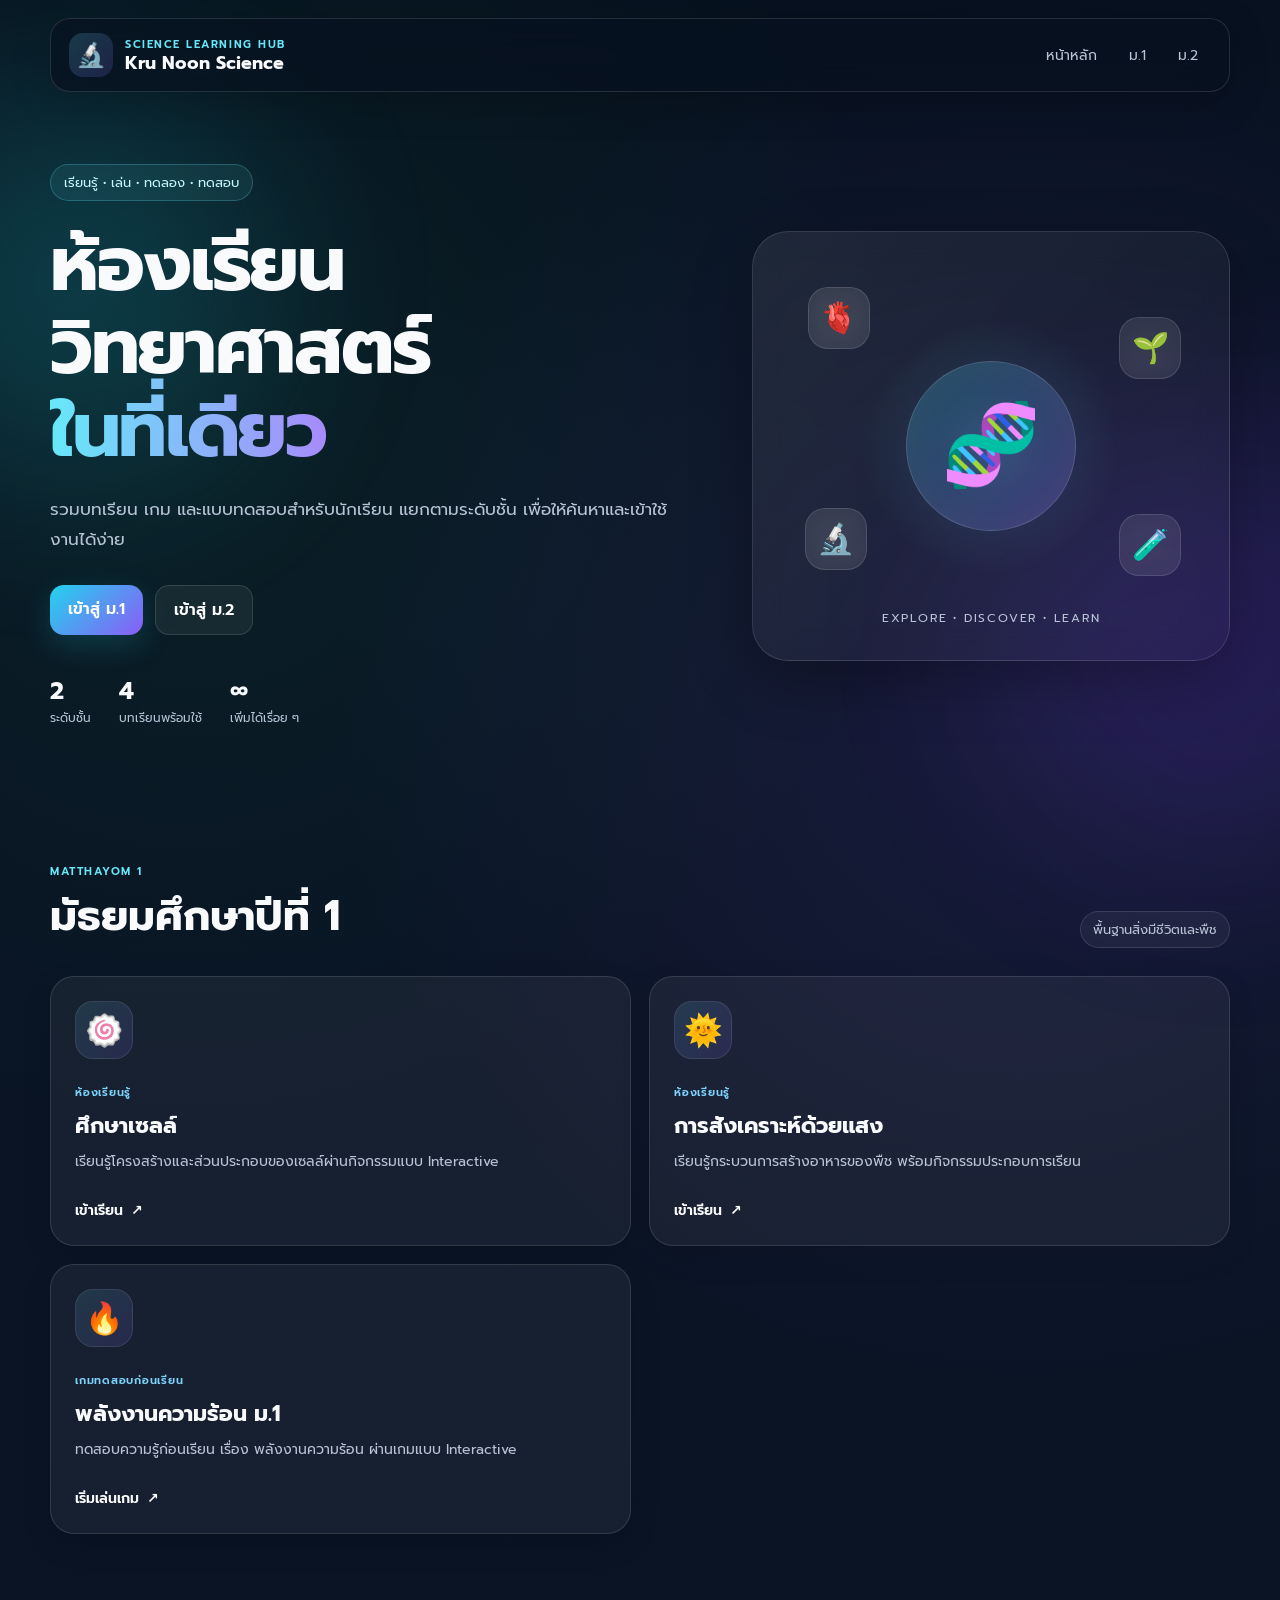
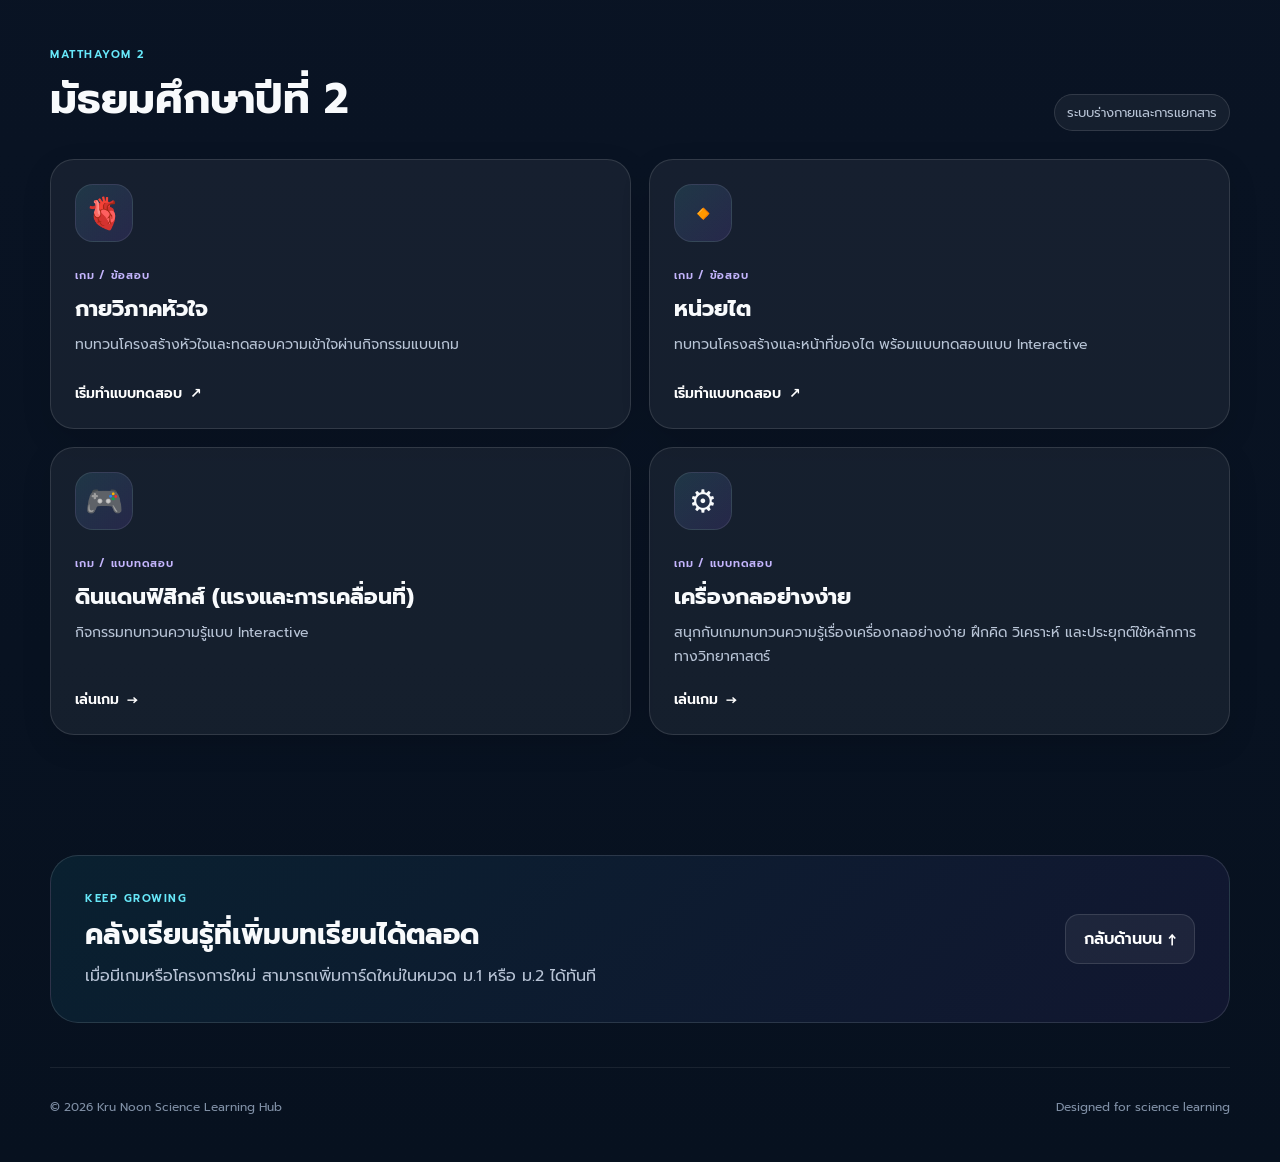
==== commit a0c4ff8f: "Update index.html" ====
--- a/index.html
+++ b/index.html
@@ -97,41 +97,22 @@
           </a>
         </article>
 
-        <article class="lesson-card placeholder">
-          <div class="card-icon">🔬</div>
-          <div class="card-body">
-            <span class="type muted">เพิ่มภายหลัง</span>
-            <h4>กล้องจุลทรรศน์</h4>
-            <p>พื้นที่สำหรับเพิ่มบทเรียน เกม หรือโครงการใหม่ในอนาคต</p>
-          </div>
-          <button class="card-link disabled" disabled>เร็ว ๆ นี้</button>
-        </article>
-
-        <article class="lesson-card placeholder">
-          <div class="card-icon">🌱</div>
-          <div class="card-body">
-            <span class="type muted">เพิ่มภายหลัง</span>
-            <h4>การดำรงชีวิตของพืช</h4>
-            <p>พื้นที่สำหรับเพิ่มบทเรียน เกม หรือโครงการใหม่ในอนาคต</p>
-          </div>
-          <button class="card-link disabled" disabled>เร็ว ๆ นี้</button>
-        </article>
-
-<div class="card-grid">
-  <article class="lesson-card">
-    <div class="card-icon">🔥</div>
-    <div class="card-body">
-      <span class="type">เกมทดสอบก่อนเรียน</span>
-      <h4>พลังงานความร้อน ม.1</h4>
-      <p>ทดสอบความรู้ก่อนเรียน เรื่อง พลังงานความร้อน ผ่านเกมแบบ Interactive</p>
-    </div>
-    <a class="card-link"
-       href="https://kruplanoonheatpretest.netlify.app/"
-       target="_blank"
-       rel="noopener noreferrer">
-      เริ่มเล่นเกม <span>↗</span>
-    </a>
-  </article>   
+<article class="lesson-card">
+  <div class="card-icon">🔥</div>
+
+  <div class="card-body">
+    <span class="type">เกมทดสอบก่อนเรียน</span>
+    <h4>พลังงานความร้อน ม.1</h4>
+    <p>ทดสอบความรู้ก่อนเรียน เรื่อง พลังงานความร้อน ผ่านเกมแบบ Interactive</p>
+  </div>
+
+  <a class="card-link"
+     href="https://kruplanoonheatpretest.netlify.app/"
+     target="_blank"
+     rel="noopener noreferrer">
+    เริ่มเล่นเกม <span>↗</span>
+  </a>
+</article>
       </div>
     </section>
 
